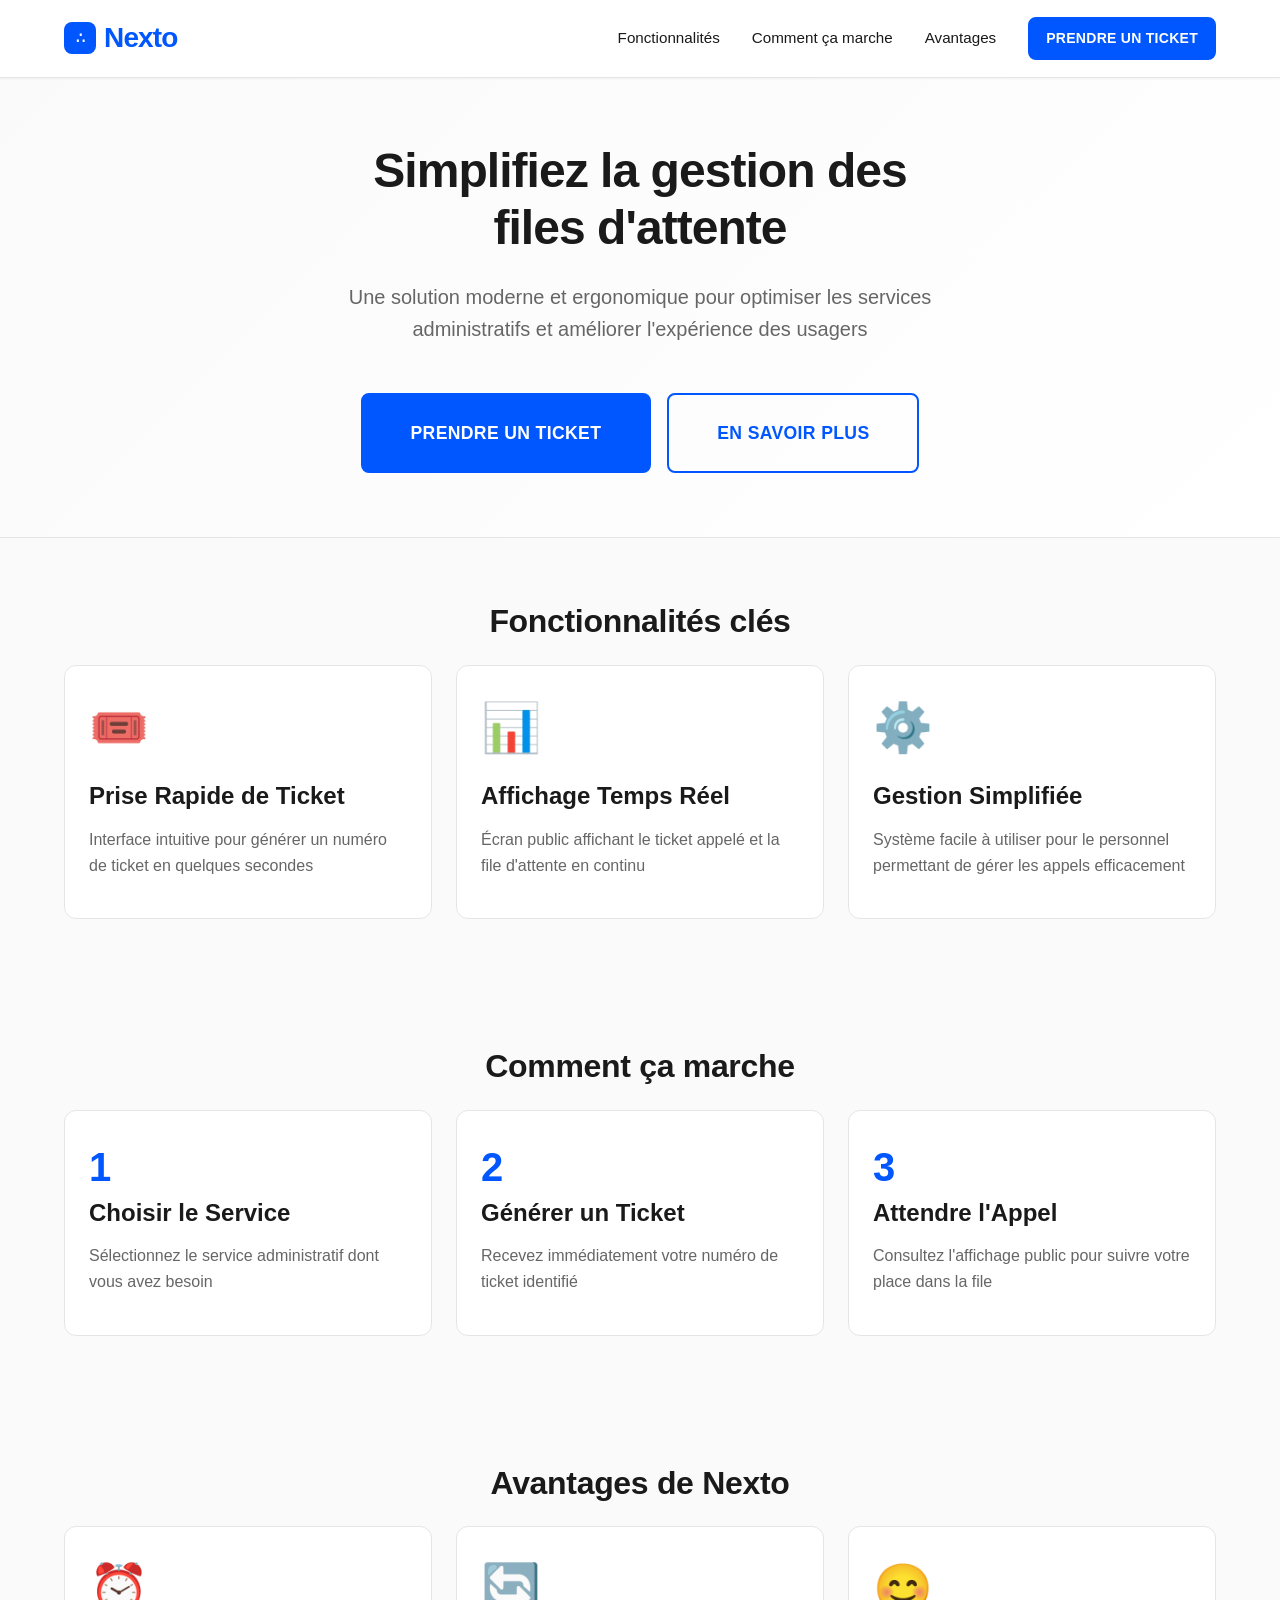
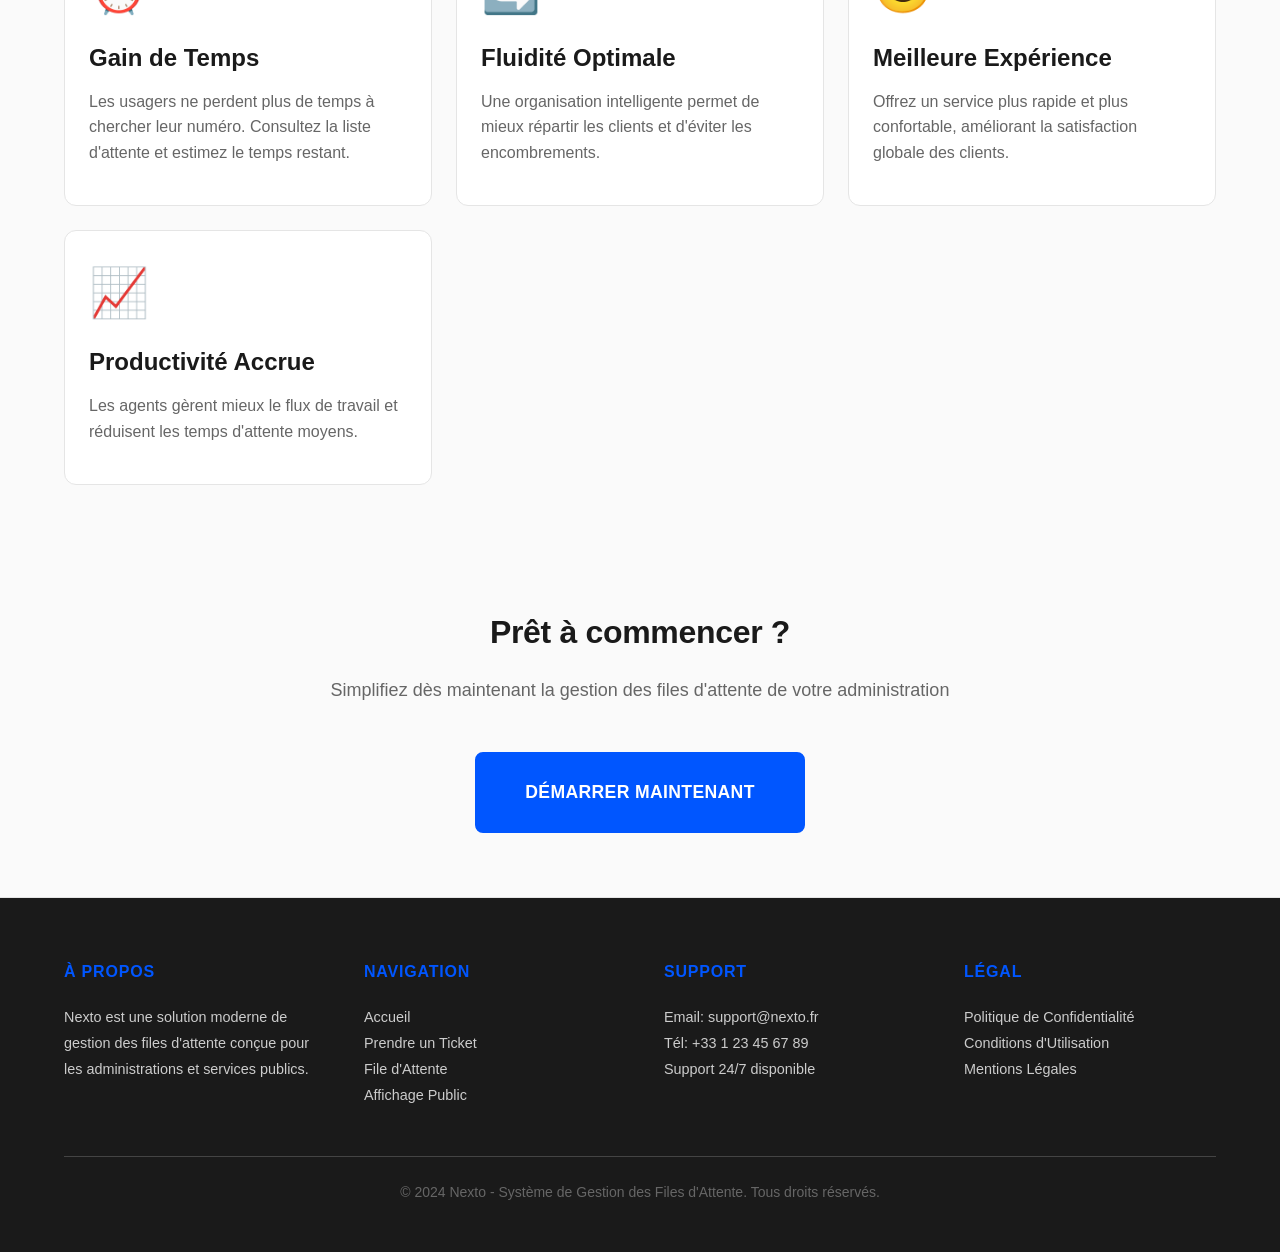
==== index.html @ f64c3b75 "full project" ====
﻿<!DOCTYPE html>
<html lang="fr">
<head>
    <meta charset="UTF-8">
    <meta name="viewport" content="width=device-width, initial-scale=1.0">
    <meta name="description" content="Nexto - Système moderne de gestion des files d'attente pour administrations">
    <title>Nexto - Gestion des Files d'Attente</title>
    <link rel="stylesheet" href="css/style.css">
    <link rel="icon" href="favicon.svg" type="image/svg+xml">
</head>
<body>
    <!-- Header/Navbar -->
    <header>
        <div class="container">
            <div class="header-inner">
                <a href="index.html" class="logo">
                    <div class="logo-icon">∴</div>
                    <span>Nexto</span>
                </a>
                <nav>
                    <a href="#features">Fonctionnalités</a>
                    <a href="#how-it-works">Comment ça marche</a>
                    <a href="#benefits">Avantages</a>
                    <a href="pages/ticket.html" class="btn btn-primary btn-sm">Prendre un Ticket</a>
                </nav>
            </div>
        </div>
    </header>

    <main>
        <!-- Hero Section -->
        <section class="hero">
            <div class="container">
                <div class="hero-content">
                    <h1>Simplifiez la gestion des files d'attente</h1>
                    <p>Une solution moderne et ergonomique pour optimiser les services administratifs et améliorer l'expérience des usagers</p>
                    <div class="hero-buttons">
                        <a href="pages/ticket.html" class="btn btn-primary btn-lg">Prendre un Ticket</a>
                        <a href="#features" class="btn btn-outline btn-lg">En Savoir Plus</a>
                    </div>
                </div>
            </div>
        </section>

        <!-- Features Section -->
        <section id="features">
            <div class="container">
                <h2 class="text-center">Fonctionnalités clés</h2>
                <div class="grid grid-3">
                    <div class="card">
                        <div class="service-icon">🎟️</div>
                        <h3>Prise Rapide de Ticket</h3>
                        <p>Interface intuitive pour générer un numéro de ticket en quelques secondes</p>
                    </div>
                    <div class="card">
                        <div class="service-icon">📊</div>
                        <h3>Affichage Temps Réel</h3>
                        <p>Écran public affichant le ticket appelé et la file d'attente en continu</p>
                    </div>
                    <div class="card">
                        <div class="service-icon">⚙️</div>
                        <h3>Gestion Simplifiée</h3>
                        <p>Système facile à utiliser pour le personnel permettant de gérer les appels efficacement</p>
                    </div>
                </div>
            </div>
        </section>

        <!-- How It Works Section -->
        <section id="how-it-works">
            <div class="container">
                <h2 class="text-center">Comment ça marche</h2>
                <div class="grid grid-3">
                    <div class="card">
                        <div class="stat-value" style="color: var(--primary);">1</div>
                        <h3>Choisir le Service</h3>
                        <p>Sélectionnez le service administratif dont vous avez besoin</p>
                    </div>
                    <div class="card">
                        <div class="stat-value" style="color: var(--primary);">2</div>
                        <h3>Générer un Ticket</h3>
                        <p>Recevez immédiatement votre numéro de ticket identifié</p>
                    </div>
                    <div class="card">
                        <div class="stat-value" style="color: var(--primary);">3</div>
                        <h3>Attendre l'Appel</h3>
                        <p>Consultez l'affichage public pour suivre votre place dans la file</p>
                    </div>
                </div>
            </div>
        </section>

        <!-- Benefits Section -->
        <section id="benefits">
            <div class="container">
                <h2 class="text-center">Avantages de Nexto</h2>
                <div class="grid grid-2">
                    <div class="card">
                        <div class="service-icon">⏰</div>
                        <h3>Gain de Temps</h3>
                        <p>Les usagers ne perdent plus de temps à chercher leur numéro. Consultez la liste d'attente et estimez le temps restant.</p>
                    </div>
                    <div class="card">
                        <div class="service-icon">🔄</div>
                        <h3>Fluidité Optimale</h3>
                        <p>Une organisation intelligente permet de mieux répartir les clients et d'éviter les encombrements.</p>
                    </div>
                    <div class="card">
                        <div class="service-icon">😊</div>
                        <h3>Meilleure Expérience</h3>
                        <p>Offrez un service plus rapide et plus confortable, améliorant la satisfaction globale des clients.</p>
                    </div>
                    <div class="card">
                        <div class="service-icon">📈</div>
                        <h3>Productivité Accrue</h3>
                        <p>Les agents gèrent mieux le flux de travail et réduisent les temps d'attente moyens.</p>
                    </div>
                </div>
            </div>
        </section>

        <!-- CTA Section -->
        <section>
            <div class="container">
                <div class="text-center">
                    <h2>Prêt à commencer ?</h2>
                    <p style="font-size: 1.125rem; margin-bottom: var(--spacing-2xl);">Simplifiez dès maintenant la gestion des files d'attente de votre administration</p>
                    <a href="pages/ticket.html" class="btn btn-primary btn-lg">Démarrer Maintenant</a>
                </div>
            </div>
        </section>
    </main>

    <!-- Footer -->
    <footer>
        <div class="container">
            <div class="footer-content">
                <div class="footer-section">
                    <h4>À Propos</h4>
                    <p>Nexto est une solution moderne de gestion des files d'attente conçue pour les administrations et services publics.</p>
                </div>
                <div class="footer-section">
                    <h4>Navigation</h4>
                    <ul>
                        <li><a href="index.html">Accueil</a></li>
                        <li><a href="pages/ticket.html">Prendre un Ticket</a></li>
                        <li><a href="pages/waiting-list.html">File d'Attente</a></li>
                        <li><a href="pages/display.html">Affichage Public</a></li>
                    </ul>
                </div>
                <div class="footer-section">
                    <h4>Support</h4>
                    <ul>
                        <li>Email: support@nexto.fr</li>
                        <li>Tél: +33 1 23 45 67 89</li>
                        <li>Support 24/7 disponible</li>
                    </ul>
                </div>
                <div class="footer-section">
                    <h4>Légal</h4>
                    <ul>
                        <li><a href="#">Politique de Confidentialité</a></li>
                        <li><a href="#">Conditions d'Utilisation</a></li>
                        <li><a href="#">Mentions Légales</a></li>
                    </ul>
                </div>
            </div>
            <div class="footer-bottom">
                <p>&copy; 2024 Nexto - Système de Gestion des Files d'Attente. Tous droits réservés.</p>
            </div>
        </div>
    </footer>
</body>
</html>
---- css/style.css ----
/* ========================================
   NEXTO - PROFESSIONAL DESIGN SYSTEM
   Queue Management System
   ======================================== */

/* ========================================
   1. RESET & BASE STYLES
   ======================================== */

* {
    margin: 0;
    padding: 0;
    box-sizing: border-box;
}

html {
    scroll-behavior: smooth;
    font-size: 16px;
}

body {
    font-family: -apple-system, BlinkMacSystemFont, 'Segoe UI', 'Roboto', 'Oxygen', 'Ubuntu', 'Cantarell', sans-serif;
    background-color: var(--bg-primary);
    color: var(--text-primary);
    line-height: 1.6;
    -webkit-font-smoothing: antialiased;
}

/* ========================================
   2. CSS VARIABLES - DESIGN TOKENS
   ======================================== */

:root {
    /* Colors */
    --primary: #0056FF;
    --primary-dark: #0040AA;
    --primary-light: #E6F0FF;
    --secondary: #1A1A1A;
    --secondary-light: #F5F5F5;
    --accent: #FF6B35;
    --success: #10B981;
    --warning: #F59E0B;
    --danger: #EF4444;
    
    /* Backgrounds */
    --bg-primary: #FAFAFA;
    --bg-secondary: #FFFFFF;
    --bg-tertiary: #F5F5F5;
    
    /* Text */
    --text-primary: #1A1A1A;
    --text-secondary: #666666;
    --text-tertiary: #999999;
    --text-inverse: #FFFFFF;
    
    /* Borders */
    --border: #E5E5E5;
    --border-dark: #1A1A1A;
    
    /* Spacing */
    --spacing-xs: 0.25rem;
    --spacing-sm: 0.5rem;
    --spacing-md: 1rem;
    --spacing-lg: 1.5rem;
    --spacing-xl: 2rem;
    --spacing-2xl: 3rem;
    --spacing-3xl: 4rem;
    
    /* Border Radius */
    --radius-sm: 4px;
    --radius-md: 8px;
    --radius-lg: 12px;
    
    /* Shadows */
    --shadow-sm: 0 1px 2px rgba(0, 0, 0, 0.05);
    --shadow-md: 0 4px 6px rgba(0, 0, 0, 0.1);
    --shadow-lg: 0 10px 15px rgba(0, 0, 0, 0.1);
    
    /* Transitions */
    --transition: all 0.3s ease;
}

/* ========================================
   3. TYPOGRAPHY
   ======================================== */

h1, h2, h3, h4, h5, h6 {
    line-height: 1.2;
    font-weight: 700;
    color: var(--text-primary);
}

h1 {
    font-size: 3rem;
    font-weight: 800;
    letter-spacing: -0.02em;
}

h2 {
    font-size: 2rem;
    font-weight: 700;
    letter-spacing: -0.01em;
    margin-bottom: var(--spacing-lg);
}

h3 {
    font-size: 1.5rem;
    font-weight: 700;
    margin-bottom: var(--spacing-md);
}

h4 {
    font-size: 1.25rem;
    font-weight: 600;
}

h5 {
    font-size: 1.125rem;
    font-weight: 600;
}

h6 {
    font-size: 1rem;
    font-weight: 600;
}

p {
    color: var(--text-secondary);
    line-height: 1.6;
    margin-bottom: var(--spacing-md);
}

a {
    color: var(--primary);
    text-decoration: none;
    transition: var(--transition);
}

a:hover {
    color: var(--primary-dark);
}

/* ========================================
   4. GLOBAL STYLES
   ======================================== */

/* Containers */
.container {
    max-width: 1200px;
    margin: 0 auto;
    padding: 0 var(--spacing-lg);
}

.container-sm {
    max-width: 768px;
    margin: 0 auto;
    padding: 0 var(--spacing-lg);
}

/* Sections */
section {
    padding: var(--spacing-3xl) 0;
}

section.flush {
    padding: 0;
}

/* Main content */
main {
    flex: 1;
}

/* ========================================
   5. HEADER & NAVBAR
   ======================================== */

header {
    background-color: var(--bg-secondary);
    border-bottom: 1px solid var(--border);
    position: sticky;
    top: 0;
    z-index: 100;
    box-shadow: var(--shadow-sm);
}

.header-inner {
    display: flex;
    justify-content: space-between;
    align-items: center;
    padding: var(--spacing-md) 0;
}

.logo {
    font-size: 1.75rem;
    font-weight: 900;
    letter-spacing: -0.03em;
    color: var(--primary);
    display: flex;
    align-items: center;
    gap: var(--spacing-sm);
    text-decoration: none;
    transition: var(--transition);
}

.logo:hover {
    color: var(--primary-dark);
}

.logo-icon {
    width: 2rem;
    height: 2rem;
    background: var(--primary);
    border-radius: var(--radius-md);
    display: flex;
    align-items: center;
    justify-content: center;
    color: white;
    font-weight: 900;
    font-size: 0.875rem;
}

nav {
    display: flex;
    gap: var(--spacing-xl);
    align-items: center;
}

nav a {
    font-size: 0.95rem;
    font-weight: 500;
    color: var(--text-primary);
    position: relative;
}

nav a::after {
    content: '';
    position: absolute;
    bottom: -3px;
    left: 0;
    width: 0;
    height: 2px;
    background: var(--primary);
    transition: var(--transition);
}

nav a:hover::after {
    width: 100%;
}

/* ========================================
   6. FOOTER
   ======================================== */

footer {
    background-color: var(--secondary);
    color: var(--text-inverse);
    padding: var(--spacing-3xl) 0 var(--spacing-xl);
    border-top: 1px solid var(--border);
    margin-top: auto;
}

.footer-content {
    display: grid;
    grid-template-columns: repeat(auto-fit, minmax(250px, 1fr));
    gap: var(--spacing-2xl);
    margin-bottom: var(--spacing-2xl);
}

.footer-section h4 {
    color: var(--primary);
    font-size: 1rem;
    font-weight: 700;
    text-transform: uppercase;
    letter-spacing: 0.05em;
    margin-bottom: var(--spacing-lg);
}

.footer-section p,
.footer-section li {
    font-size: 0.9rem;
    color: #CCC;
    line-height: 1.8;
}

.footer-section ul {
    list-style: none;
}

.footer-section a {
    color: #CCC;
    transition: var(--transition);
}

.footer-section a:hover {
    color: var(--primary);
}

.footer-bottom {
    border-top: 1px solid #444;
    padding-top: var(--spacing-lg);
    text-align: center;
    font-size: 0.875rem;
    color: #999;
}

/* ========================================
   7. BUTTONS
   ======================================== */

.btn {
    display: inline-flex;
    align-items: center;
    justify-content: center;
    gap: var(--spacing-sm);
    padding: var(--spacing-md) var(--spacing-lg);
    border: 2px solid transparent;
    border-radius: var(--radius-md);
    font-size: 1rem;
    font-weight: 600;
    cursor: pointer;
    transition: var(--transition);
    text-decoration: none;
    white-space: nowrap;
    font-family: inherit;
    text-transform: uppercase;
    letter-spacing: 0.02em;
}

.btn:disabled {
    opacity: 0.5;
    cursor: not-allowed;
}

/* Button Variants */
.btn-primary {
    background-color: var(--primary);
    color: var(--text-inverse);
    border-color: var(--primary);
}

.btn-primary:hover:not(:disabled) {
    background-color: var(--primary-dark);
    border-color: var(--primary-dark);
    transform: translateY(-2px);
    box-shadow: var(--shadow-lg);
}

.btn-secondary {
    background-color: var(--bg-tertiary);
    color: var(--text-primary);
    border-color: var(--border);
}

.btn-secondary:hover:not(:disabled) {
    background-color: var(--border);
    transform: translateY(-2px);
    box-shadow: var(--shadow-md);
}

.btn-outline {
    background-color: transparent;
    color: var(--primary);
    border-color: var(--primary);
}

.btn-outline:hover:not(:disabled) {
    background-color: var(--primary-light);
    color: var(--primary-dark);
}

.btn-danger {
    background-color: var(--danger);
    color: var(--text-inverse);
    border-color: var(--danger);
}

.btn-danger:hover:not(:disabled) {
    background-color: #DC2626;
    transform: translateY(-2px);
    box-shadow: var(--shadow-lg);
}

.btn-success {
    background-color: var(--success);
    color: var(--text-inverse);
    border-color: var(--success);
}

.btn-success:hover:not(:disabled) {
    background-color: #059669;
    transform: translateY(-2px);
    box-shadow: var(--shadow-lg);
}

/* Button Sizes */
.btn-sm {
    padding: var(--spacing-sm) var(--spacing-md);
    font-size: 0.875rem;
}

.btn-lg {
    padding: var(--spacing-lg) var(--spacing-2xl);
    font-size: 1.1rem;
}

.btn-block {
    width: 100%;
}

/* ========================================
   8. CARDS & CONTAINERS
   ======================================== */

.card {
    background-color: var(--bg-secondary);
    border: 1px solid var(--border);
    border-radius: var(--radius-lg);
    padding: var(--spacing-lg);
    transition: var(--transition);
}

.card:hover {
    box-shadow: var(--shadow-md);
    border-color: var(--primary);
}

.card-title {
    font-size: 1.25rem;
    font-weight: 700;
    margin-bottom: var(--spacing-md);
}

.card-body {
    margin-bottom: var(--spacing-md);
}

.card-footer {
    padding-top: var(--spacing-md);
    border-top: 1px solid var(--border);
}

/* ========================================
   9. TABLES
   ======================================== */

table {
    width: 100%;
    border-collapse: collapse;
    background-color: var(--bg-secondary);
    border-radius: var(--radius-lg);
    overflow: hidden;
}

thead {
    background-color: var(--bg-tertiary);
    border-bottom: 2px solid var(--border);
}

th {
    padding: var(--spacing-md);
    text-align: left;
    font-weight: 700;
    font-size: 0.875rem;
    text-transform: uppercase;
    letter-spacing: 0.05em;
    color: var(--text-primary);
}

td {
    padding: var(--spacing-md);
    border-bottom: 1px solid var(--border);
    color: var(--text-secondary);
}

tbody tr:last-child td {
    border-bottom: none;
}

tbody tr:hover {
    background-color: var(--bg-tertiary);
}

/* ========================================
   10. FORMS
   ======================================== */

.form-group {
    margin-bottom: var(--spacing-lg);
}

label {
    display: block;
    margin-bottom: var(--spacing-sm);
    font-weight: 600;
    color: var(--text-primary);
    font-size: 0.95rem;
}

input,
textarea,
select {
    width: 100%;
    padding: var(--spacing-md);
    border: 1px solid var(--border);
    border-radius: var(--radius-md);
    font-family: inherit;
    font-size: 1rem;
    transition: var(--transition);
}

input:focus,
textarea:focus,
select:focus {
    outline: none;
    border-color: var(--primary);
    box-shadow: 0 0 0 3px var(--primary-light);
}

/* ========================================
   11. LAYOUT UTILITIES
   ======================================== */

/* Flexbox */
.flex {
    display: flex;
}

.flex-col {
    flex-direction: column;
}

.flex-center {
    justify-content: center;
    align-items: center;
}

.flex-between {
    justify-content: space-between;
    align-items: center;
}

.flex-around {
    justify-content: space-around;
    align-items: center;
}

.flex-wrap {
    flex-wrap: wrap;
}

.gap-xs { gap: var(--spacing-xs); }
.gap-sm { gap: var(--spacing-sm); }
.gap-md { gap: var(--spacing-md); }
.gap-lg { gap: var(--spacing-lg); }
.gap-xl { gap: var(--spacing-xl); }

/* Grid */
.grid {
    display: grid;
    gap: var(--spacing-lg);
}

.grid-2 {
    grid-template-columns: repeat(auto-fit, minmax(300px, 1fr));
}

.grid-3 {
    grid-template-columns: repeat(auto-fit, minmax(250px, 1fr));
}

.grid-4 {
    grid-template-columns: repeat(auto-fit, minmax(200px, 1fr));
}

/* Spacing */
.mt { margin-top: var(--spacing-md); }
.mb { margin-bottom: var(--spacing-md); }
.my { margin: var(--spacing-md) 0; }
.mx { margin: 0 var(--spacing-md); }

.p { padding: var(--spacing-md); }
.pt { padding-top: var(--spacing-md); }
.pb { padding-bottom: var(--spacing-md); }
.py { padding: var(--spacing-md) 0; }
.px { padding: 0 var(--spacing-md); }

/* Text */
.text-center { text-align: center; }
.text-left { text-align: left; }
.text-right { text-align: right; }

.text-sm { font-size: 0.875rem; }
.text-base { font-size: 1rem; }
.text-lg { font-size: 1.125rem; }
.text-xl { font-size: 1.25rem; }

.text-primary { color: var(--text-primary); }
.text-secondary { color: var(--text-secondary); }
.text-tertiary { color: var(--text-tertiary); }
.text-muted { color: var(--text-tertiary); }

.font-bold { font-weight: 700; }
.font-semibold { font-weight: 600; }
.font-normal { font-weight: 400; }

.uppercase { text-transform: uppercase; }
.lowercase { text-transform: lowercase; }
.capitalize { text-transform: capitalize; }

/* ========================================
   12. HERO SECTION
   ======================================== */

.hero {
    background: linear-gradient(135deg, var(--bg-primary) 0%, var(--bg-secondary) 100%);
    padding: var(--spacing-3xl) 0;
    border-bottom: 1px solid var(--border);
}

.hero-content {
    max-width: 600px;
    margin: 0 auto;
    text-align: center;
}

.hero h1 {
    margin-bottom: var(--spacing-lg);
    color: var(--text-primary);
}

.hero p {
    font-size: 1.25rem;
    color: var(--text-secondary);
    margin-bottom: var(--spacing-2xl);
}

.hero-buttons {
    display: flex;
    flex-wrap: wrap;
    gap: var(--spacing-md);
    justify-content: center;
}

/* ========================================
   13. STATUS BADGES
   ======================================== */

.badge {
    display: inline-block;
    padding: var(--spacing-sm) var(--spacing-md);
    border-radius: 999px;
    font-size: 0.75rem;
    font-weight: 700;
    text-transform: uppercase;
    letter-spacing: 0.05em;
}

.badge-primary {
    background-color: var(--primary-light);
    color: var(--primary);
}

.badge-success {
    background-color: #D1FAE5;
    color: var(--success);
}

.badge-warning {
    background-color: #FEF3C7;
    color: #D97706;
}

.badge-danger {
    background-color: #FEE2E2;
    color: var(--danger);
}

/* ========================================
   14. PAGE-SPECIFIC STYLES
   ======================================== */

/* Waiting List */
.ticket-item {
    padding: var(--spacing-lg);
    border: 1px solid var(--border);
    border-radius: var(--radius-md);
    margin-bottom: var(--spacing-md);
    display: flex;
    justify-content: space-between;
    align-items: center;
    transition: var(--transition);
}

.ticket-item.active {
    background-color: var(--primary-light);
    border-color: var(--primary);
    font-weight: 600;
}

.ticket-number {
    font-size: 1.5rem;
    font-weight: 800;
    color: var(--primary);
}

.ticket-time {
    font-size: 0.9rem;
    color: var(--text-secondary);
}

/* Admin Panel */
.stats-grid {
    display: grid;
    grid-template-columns: repeat(auto-fit, minmax(200px, 1fr));
    gap: var(--spacing-lg);
    margin-bottom: var(--spacing-2xl);
}

.stat-card {
    background: var(--primary-light);
    border: 1px solid var(--primary);
    border-radius: var(--radius-lg);
    padding: var(--spacing-lg);
    text-align: center;
}

.stat-label {
    font-size: 0.875rem;
    color: var(--text-secondary);
    text-transform: uppercase;
    letter-spacing: 0.05em;
    margin-bottom: var(--spacing-sm);
}

.stat-value {
    font-size: 2.5rem;
    font-weight: 800;
    color: var(--primary);
}

/* Ticket Display */
.ticket-display {
    background: white;
    border: 3px solid var(--primary);
    border-radius: var(--radius-lg);
    padding: var(--spacing-2xl);
    text-align: center;
    max-width: 500px;
    margin: var(--spacing-3xl) auto;
}

.ticket-display-number {
    font-size: 4rem;
    font-weight: 900;
    color: var(--primary);
    margin: var(--spacing-lg) 0;
}

.ticket-display-label {
    font-size: 0.875rem;
    text-transform: uppercase;
    letter-spacing: 0.1em;
    color: var(--text-secondary);
    margin-bottom: var(--spacing-xs);
}

/* Ticket Grid */
.service-grid {
    display: grid;
    grid-template-columns: repeat(auto-fit, minmax(200px, 1fr));
    gap: var(--spacing-lg);
}

.service-card {
    padding: var(--spacing-xl);
    border: 2px solid var(--border);
    border-radius: var(--radius-lg);
    text-align: center;
    cursor: pointer;
    transition: var(--transition);
    background: var(--bg-secondary);
}

.service-card:hover {
    border-color: var(--primary);
    background-color: var(--primary-light);
    transform: translateY(-4px);
    box-shadow: var(--shadow-lg);
}

.service-icon {
    font-size: 3rem;
    margin-bottom: var(--spacing-md);
}

.service-card h3 {
    font-size: 1rem;
    margin-bottom: var(--spacing-sm);
}

.service-card p {
    font-size: 0.875rem;
    color: var(--text-secondary);
}

/* Display Page */
.display-main {
    display: grid;
    grid-template-columns: 2fr 1fr;
    gap: var(--spacing-2xl);
}

.current-ticket-section {
    background: var(--primary);
    color: white;
    padding: var(--spacing-3xl);
    border-radius: var(--radius-lg);
    text-align: center;
}

.current-ticket-label {
    font-size: 1rem;
    text-transform: uppercase;
    letter-spacing: 0.1em;
    margin-bottom: var(--spacing-md);
    opacity: 0.9;
}

.current-ticket-number {
    font-size: 5rem;
    font-weight: 900;
    margin: var(--spacing-lg) 0;
}

.current-ticket-counter {
    font-size: 1.25rem;
    margin-top: var(--spacing-lg);
    opacity: 0.9;
}

.display-sidebar {
    display: flex;
    flex-direction: column;
    gap: var(--spacing-lg);
}

.sidebar-panel {
    background: var(--bg-secondary);
    border: 1px solid var(--border);
    border-radius: var(--radius-lg);
    padding: var(--spacing-lg);
}

.sidebar-panel h3 {
    font-size: 1rem;
    margin-bottom: var(--spacing-md);
    color: var(--text-primary);
}

.recent-list {
    list-style: none;
}

.recent-item {
    padding: var(--spacing-md);
    border-bottom: 1px solid var(--border);
    display: flex;
    justify-content: space-between;
}

.recent-item:last-child {
    border-bottom: none;
}

/* ========================================
   15. RESPONSIVE DESIGN
   ======================================== */

@media (max-width: 768px) {
    h1 { font-size: 2rem; }
    h2 { font-size: 1.5rem; }
    h3 { font-size: 1.25rem; }
    
    section { padding: var(--spacing-2xl) 0; }
    
    .container { padding: 0 var(--spacing-md); }
    
    nav {
        flex-direction: column;
        gap: var(--spacing-md);
    }
    
    .grid-2,
    .grid-3,
    .grid-4 {
        grid-template-columns: 1fr;
    }
    
    .service-grid {
        grid-template-columns: 1fr;
    }
    
    .display-main {
        grid-template-columns: 1fr;
    }
    
    .hero-buttons {
        flex-direction: column;
    }
    
    .btn {
        width: 100%;
    }
    
    .btn-lg {
        font-size: 1rem;
    }
    
    .ticket-display {
        max-width: 100%;
    }
    
    .ticket-display-number {
        font-size: 3rem;
    }
    
    .current-ticket-number {
        font-size: 3rem;
    }
    
    .hero h1 {
        font-size: 2rem;
    }
    
    .hero p {
        font-size: 1rem;
    }
}

@media (max-width: 480px) {
    h1 { font-size: 1.5rem; }
    h2 { font-size: 1.25rem; }
    
    .container { padding: 0 var(--spacing-sm); }
    
    .btn {
        padding: var(--spacing-sm) var(--spacing-md);
        font-size: 0.875rem;
    }
    
    .header-inner {
        flex-wrap: wrap;
        gap: var(--spacing-md);
    }
    
    .logo {
        font-size: 1.25rem;
    }
    
    nav {
        width: 100%;
    }
    
    .stats-grid {
        grid-template-columns: 1fr;
    }
    
    table {
        font-size: 0.875rem;
    }
    
    th, td {
        padding: var(--spacing-sm);
    }
}
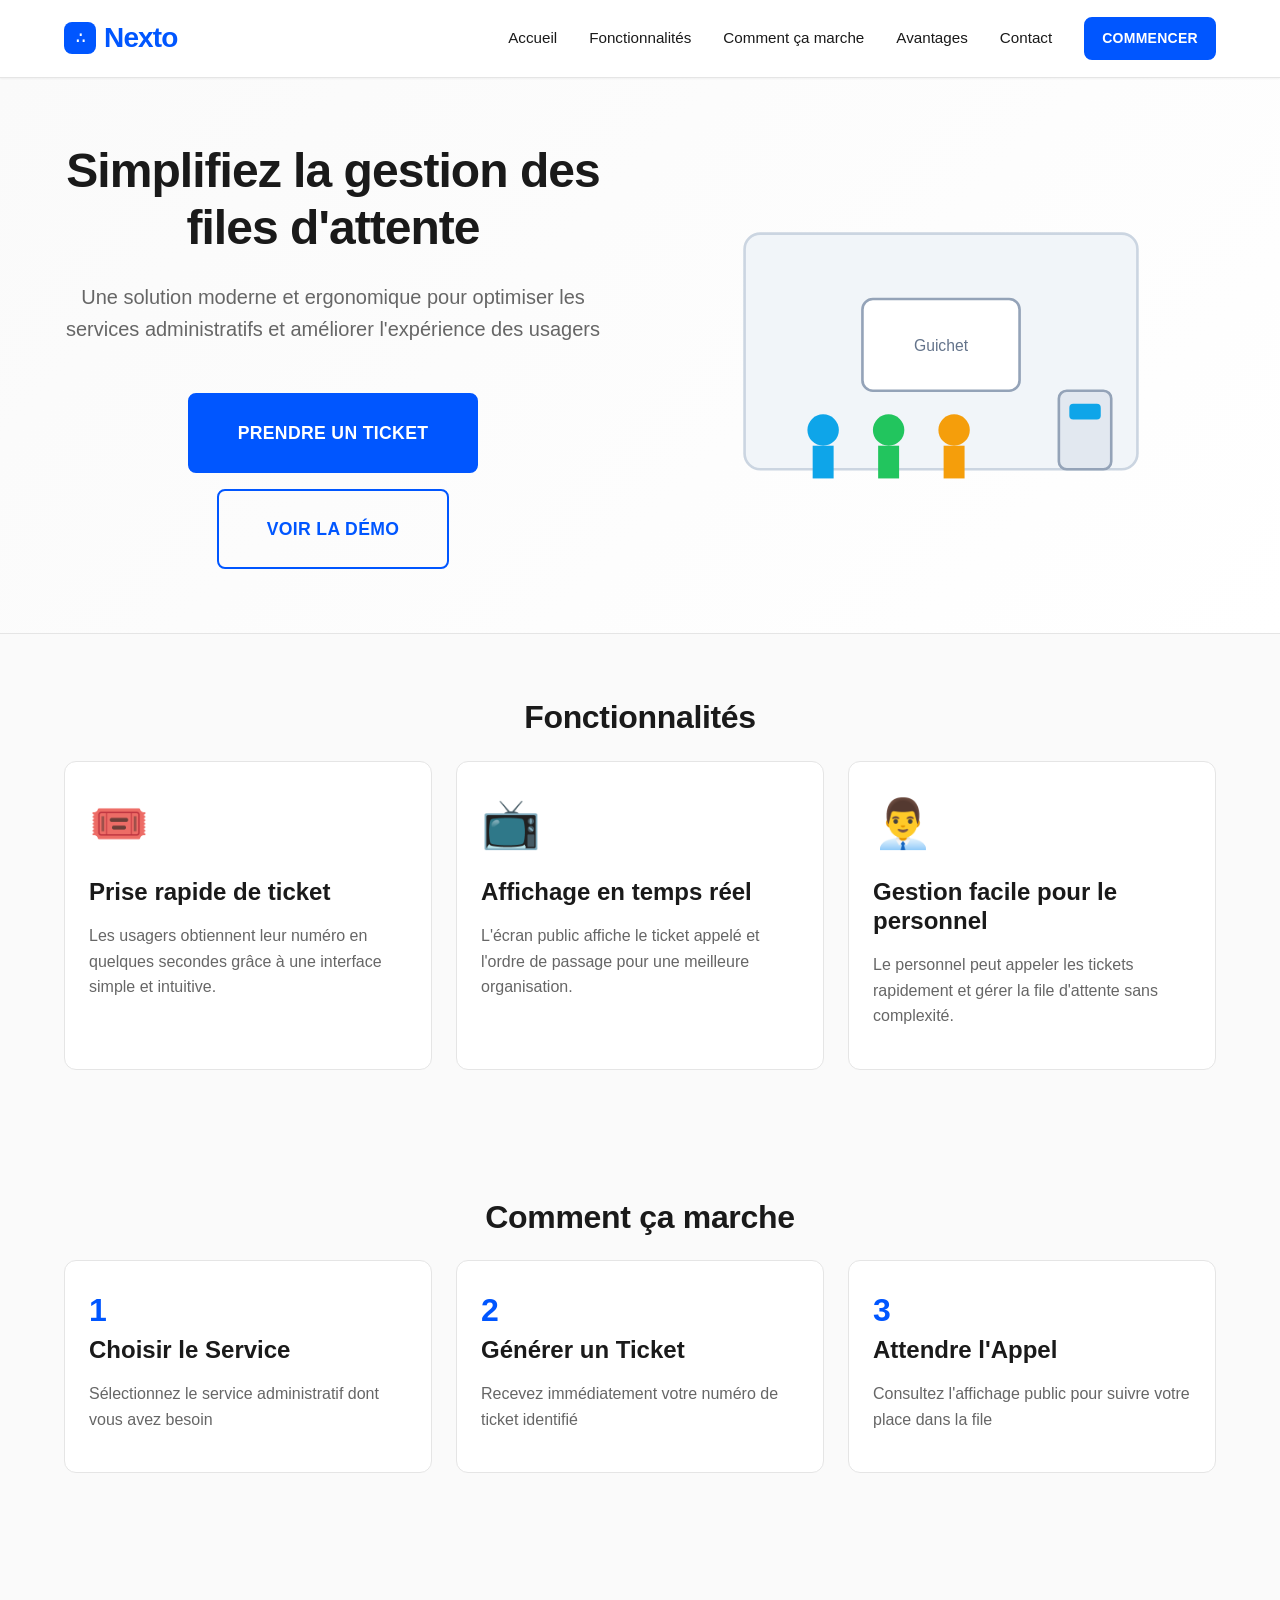
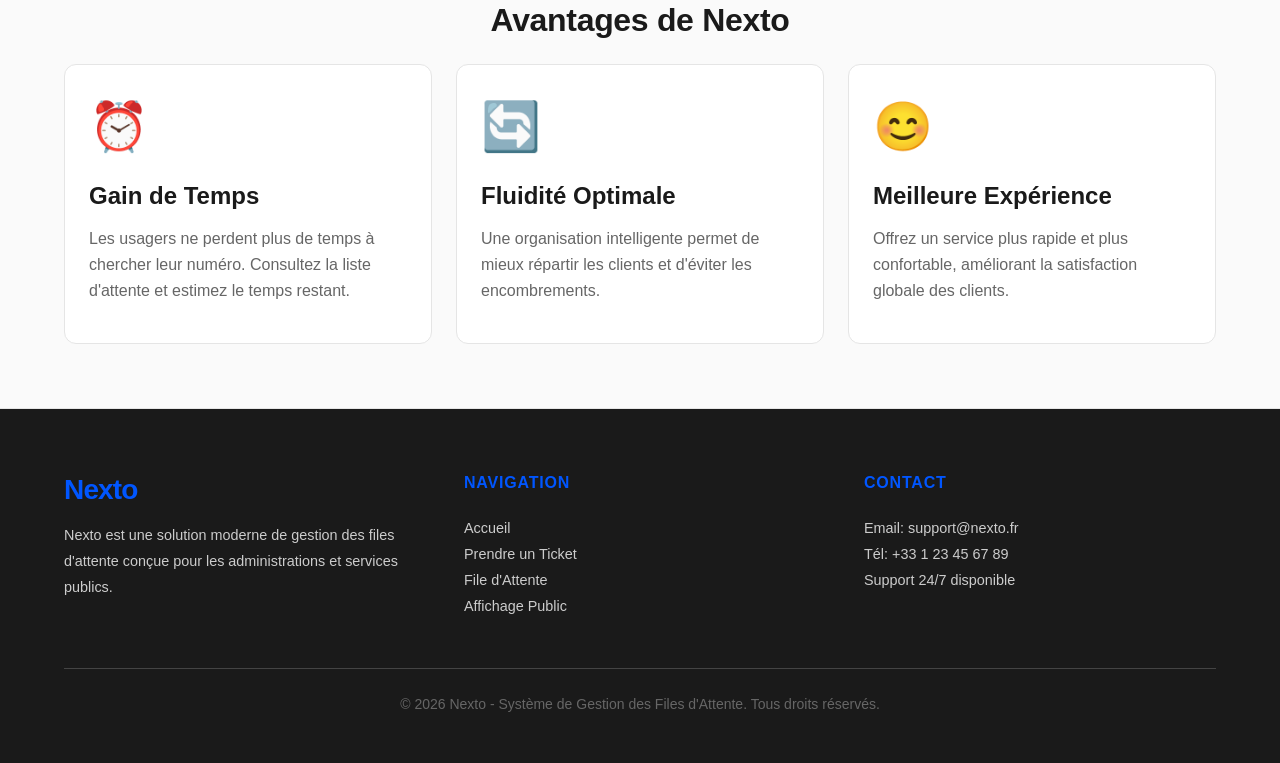
==== commit cdda882a: "# Please enter the commit message for your changes. Lines starting # with '#' will be ignored, and a" ====
--- a/index.html
+++ b/index.html
@@ -6,10 +6,9 @@
     <meta name="description" content="Nexto - Système moderne de gestion des files d'attente pour administrations">
     <title>Nexto - Gestion des Files d'Attente</title>
     <link rel="stylesheet" href="css/style.css">
-    <link rel="icon" href="favicon.svg" type="image/svg+xml">
+    <link rel="icon" href="../favicon.svg" type="image/svg+xml">
 </head>
 <body>
-    <!-- Header/Navbar -->
     <header>
         <div class="container">
             <div class="header-inner">
@@ -18,55 +17,72 @@
                     <span>Nexto</span>
                 </a>
                 <nav>
+                    <a href="#acc">Accueil</a>
                     <a href="#features">Fonctionnalités</a>
                     <a href="#how-it-works">Comment ça marche</a>
                     <a href="#benefits">Avantages</a>
-                    <a href="pages/ticket.html" class="btn btn-primary btn-sm">Prendre un Ticket</a>
+                    <a href="#contact">Contact</a>
+                    <a href="pages/ticket.html" class="btn btn-primary btn-sm">Commencer</a>
                 </nav>
             </div>
         </div>
     </header>
 
     <main>
-        <!-- Hero Section -->
-        <section class="hero">
+        <section id="acc" class="hero">
             <div class="container">
-                <div class="hero-content">
-                    <h1>Simplifiez la gestion des files d'attente</h1>
-                    <p>Une solution moderne et ergonomique pour optimiser les services administratifs et améliorer l'expérience des usagers</p>
-                    <div class="hero-buttons">
-                        <a href="pages/ticket.html" class="btn btn-primary btn-lg">Prendre un Ticket</a>
-                        <a href="#features" class="btn btn-outline btn-lg">En Savoir Plus</a>
+                <div class="hero-layout">
+                    <div class="hero-content">
+                        <h1>Simplifiez la gestion des files d'attente</h1>
+                        <p>Une solution moderne et ergonomique pour optimiser les services administratifs et améliorer l'expérience des usagers</p>
+                        <div class="hero-buttons">
+                            <a href="pages/ticket.html" class="btn btn-primary btn-lg">Prendre un Ticket</a>
+                            <a href="#features" class="btn btn-outline btn-lg">Voir la démo</a>
+                        </div>
+                    </div>
+
+                    <div class="hero-illustration">
+                        <svg viewBox="0 0 420 300" xmlns="http://www.w3.org/2000/svg">
+                            <rect x="60" y="60" width="300" height="180" rx="12" fill="#f1f5f9" stroke="#cbd5e1" stroke-width="2"/>
+                            <rect x="150" y="110" width="120" height="70" rx="8" fill="white" stroke="#94a3b8" stroke-width="2"/>
+                            <text x="210" y="150" text-anchor="middle" font-size="12" fill="#64748b">Guichet</text>
+                            <circle cx="120" cy="210" r="12" fill="#0ea5e9"/>
+                            <rect x="112" y="222" width="16" height="25" fill="#0ea5e9"/>
+                            <circle cx="170" cy="210" r="12" fill="#22c55e"/>
+                            <rect x="162" y="222" width="16" height="25" fill="#22c55e"/>
+                            <circle cx="220" cy="210" r="12" fill="#f59e0b"/>
+                            <rect x="212" y="222" width="16" height="25" fill="#f59e0b"/>
+                            <rect x="300" y="180" width="40" height="60" rx="6" fill="#e2e8f0" stroke="#94a3b8" stroke-width="2"/>
+                            <rect x="308" y="190" width="24" height="12" rx="3" fill="#0ea5e9"/>
+                        </svg>
                     </div>
                 </div>
             </div>
         </section>
 
-        <!-- Features Section -->
         <section id="features">
             <div class="container">
-                <h2 class="text-center">Fonctionnalités clés</h2>
+                <h2 class="text-center">Fonctionnalités</h2>
                 <div class="grid grid-3">
                     <div class="card">
                         <div class="service-icon">🎟️</div>
-                        <h3>Prise Rapide de Ticket</h3>
-                        <p>Interface intuitive pour générer un numéro de ticket en quelques secondes</p>
+                        <h3>Prise rapide de ticket</h3>
+                        <p>Les usagers obtiennent leur numéro en quelques secondes grâce à une interface simple et intuitive.</p>
                     </div>
                     <div class="card">
-                        <div class="service-icon">📊</div>
-                        <h3>Affichage Temps Réel</h3>
-                        <p>Écran public affichant le ticket appelé et la file d'attente en continu</p>
+                        <div class="service-icon">📺</div>
+                        <h3>Affichage en temps réel</h3>
+                        <p>L'écran public affiche le ticket appelé et l'ordre de passage pour une meilleure organisation.</p>
                     </div>
                     <div class="card">
-                        <div class="service-icon">⚙️</div>
-                        <h3>Gestion Simplifiée</h3>
-                        <p>Système facile à utiliser pour le personnel permettant de gérer les appels efficacement</p>
+                        <div class="service-icon">👨‍💼</div>
+                        <h3>Gestion facile pour le personnel</h3>
+                        <p>Le personnel peut appeler les tickets rapidement et gérer la file d'attente sans complexité.</p>
                     </div>
                 </div>
             </div>
         </section>
 
-        <!-- How It Works Section -->
         <section id="how-it-works">
             <div class="container">
                 <h2 class="text-center">Comment ça marche</h2>
@@ -90,7 +106,6 @@
             </div>
         </section>
 
-        <!-- Benefits Section -->
         <section id="benefits">
             <div class="container">
                 <h2 class="text-center">Avantages de Nexto</h2>
@@ -110,35 +125,19 @@
                         <h3>Meilleure Expérience</h3>
                         <p>Offrez un service plus rapide et plus confortable, améliorant la satisfaction globale des clients.</p>
                     </div>
-                    <div class="card">
-                        <div class="service-icon">📈</div>
-                        <h3>Productivité Accrue</h3>
-                        <p>Les agents gèrent mieux le flux de travail et réduisent les temps d'attente moyens.</p>
-                    </div>
-                </div>
-            </div>
-        </section>
-
-        <!-- CTA Section -->
-        <section>
-            <div class="container">
-                <div class="text-center">
-                    <h2>Prêt à commencer ?</h2>
-                    <p style="font-size: 1.125rem; margin-bottom: var(--spacing-2xl);">Simplifiez dès maintenant la gestion des files d'attente de votre administration</p>
-                    <a href="pages/ticket.html" class="btn btn-primary btn-lg">Démarrer Maintenant</a>
                 </div>
             </div>
         </section>
     </main>
 
-    <!-- Footer -->
     <footer>
         <div class="container">
             <div class="footer-content">
                 <div class="footer-section">
-                    <h4>À Propos</h4>
+                    <h3 class="logo">Nexto</h3>
                     <p>Nexto est une solution moderne de gestion des files d'attente conçue pour les administrations et services publics.</p>
                 </div>
+
                 <div class="footer-section">
                     <h4>Navigation</h4>
                     <ul>
@@ -148,27 +147,21 @@
                         <li><a href="pages/display.html">Affichage Public</a></li>
                     </ul>
                 </div>
-                <div class="footer-section">
-                    <h4>Support</h4>
+
+                <div id="contact" class="footer-section">
+                    <h4>Contact</h4>
                     <ul>
                         <li>Email: support@nexto.fr</li>
                         <li>Tél: +33 1 23 45 67 89</li>
                         <li>Support 24/7 disponible</li>
                     </ul>
                 </div>
-                <div class="footer-section">
-                    <h4>Légal</h4>
-                    <ul>
-                        <li><a href="#">Politique de Confidentialité</a></li>
-                        <li><a href="#">Conditions d'Utilisation</a></li>
-                        <li><a href="#">Mentions Légales</a></li>
-                    </ul>
-                </div>
             </div>
+
             <div class="footer-bottom">
-                <p>&copy; 2024 Nexto - Système de Gestion des Files d'Attente. Tous droits réservés.</p>
+                <p>&copy; 2026 Nexto - Système de Gestion des Files d'Attente. Tous droits réservés.</p>
             </div>
         </div>
     </footer>
 </body>
-</html>
+</html>
--- a/css/style.css
+++ b/css/style.css
@@ -86,7 +86,7 @@
 
 h1, h2, h3, h4, h5, h6 {
     line-height: 1.2;
-    font-weight: 700;
+    font-weight: bold;
     color: var(--text-primary);
 }
 
@@ -481,79 +481,8 @@
     background-color: var(--bg-tertiary);
 }
 
-/* ========================================
-   10. FORMS
-   ======================================== */
-
-.form-group {
-    margin-bottom: var(--spacing-lg);
-}
-
-label {
-    display: block;
-    margin-bottom: var(--spacing-sm);
-    font-weight: 600;
-    color: var(--text-primary);
-    font-size: 0.95rem;
-}
-
-input,
-textarea,
-select {
-    width: 100%;
-    padding: var(--spacing-md);
-    border: 1px solid var(--border);
-    border-radius: var(--radius-md);
-    font-family: inherit;
-    font-size: 1rem;
-    transition: var(--transition);
-}
-
-input:focus,
-textarea:focus,
-select:focus {
-    outline: none;
-    border-color: var(--primary);
-    box-shadow: 0 0 0 3px var(--primary-light);
-}
-
-/* ========================================
-   11. LAYOUT UTILITIES
-   ======================================== */
-
-/* Flexbox */
-.flex {
-    display: flex;
-}
-
-.flex-col {
-    flex-direction: column;
-}
-
-.flex-center {
-    justify-content: center;
-    align-items: center;
-}
-
-.flex-between {
-    justify-content: space-between;
-    align-items: center;
-}
-
-.flex-around {
-    justify-content: space-around;
-    align-items: center;
-}
-
-.flex-wrap {
-    flex-wrap: wrap;
-}
-
-.gap-xs { gap: var(--spacing-xs); }
-.gap-sm { gap: var(--spacing-sm); }
-.gap-md { gap: var(--spacing-md); }
-.gap-lg { gap: var(--spacing-lg); }
-.gap-xl { gap: var(--spacing-xl); }
+
+
 
 /* Grid */
 .grid {
@@ -573,17 +502,6 @@
     grid-template-columns: repeat(auto-fit, minmax(200px, 1fr));
 }
 
-/* Spacing */
-.mt { margin-top: var(--spacing-md); }
-.mb { margin-bottom: var(--spacing-md); }
-.my { margin: var(--spacing-md) 0; }
-.mx { margin: 0 var(--spacing-md); }
-
-.p { padding: var(--spacing-md); }
-.pt { padding-top: var(--spacing-md); }
-.pb { padding-bottom: var(--spacing-md); }
-.py { padding: var(--spacing-md) 0; }
-.px { padding: 0 var(--spacing-md); }
 
 /* Text */
 .text-center { text-align: center; }
@@ -641,6 +559,21 @@
     gap: var(--spacing-md);
     justify-content: center;
 }
+
+.hero-layout {
+    display: flex;
+    align-items: center;
+    justify-content: space-between;
+    gap: var(--spacing-3xl);
+}
+
+.hero-illustration svg {
+    width: 550px;
+    height: auto;
+}
+
+
+
 
 /* ========================================
    13. STATUS BADGES
@@ -676,65 +609,47 @@
     color: var(--danger);
 }
 
-/* ========================================
-   14. PAGE-SPECIFIC STYLES
-   ======================================== */
-
-/* Waiting List */
-.ticket-item {
-    padding: var(--spacing-lg);
-    border: 1px solid var(--border);
-    border-radius: var(--radius-md);
-    margin-bottom: var(--spacing-md);
-    display: flex;
-    justify-content: space-between;
-    align-items: center;
-    transition: var(--transition);
-}
-
-.ticket-item.active {
-    background-color: var(--primary-light);
-    border-color: var(--primary);
-    font-weight: 600;
-}
-
-.ticket-number {
-    font-size: 1.5rem;
-    font-weight: 800;
-    color: var(--primary);
-}
-
-.ticket-time {
-    font-size: 0.9rem;
-    color: var(--text-secondary);
-}
 
 /* Admin Panel */
+
+.admin-actions {
+    display: flex;
+    gap: var(--spacing-md);
+    justify-content: center;
+    flex-wrap: wrap;
+}
+
+.admin-actions .btn {
+    width: auto; /* Bach tlghi l'effet dyal btn-block */
+    flex: 1; /* Bach ijiw b 3 9ed 9ed f l'kber */
+    min-width: 200px; /* Bach mayweliwch sghar bzaf f tilyfoune */
+}
+
 .stats-grid {
     display: grid;
-    grid-template-columns: repeat(auto-fit, minmax(200px, 1fr));
-    gap: var(--spacing-lg);
-    margin-bottom: var(--spacing-2xl);
+    grid-template-columns: repeat(auto-fit, minmax(150px, 1fr));
+    gap: var(--spacing-md);
+    margin-bottom: var(--spacing-lg);
 }
 
 .stat-card {
     background: var(--primary-light);
     border: 1px solid var(--primary);
-    border-radius: var(--radius-lg);
-    padding: var(--spacing-lg);
+    border-radius: var(--radius-md);
+    padding: var(--spacing-md);
     text-align: center;
 }
 
 .stat-label {
-    font-size: 0.875rem;
+    font-size: 0.75rem;
     color: var(--text-secondary);
     text-transform: uppercase;
     letter-spacing: 0.05em;
-    margin-bottom: var(--spacing-sm);
+    margin-bottom: var(--spacing-xs);
 }
 
 .stat-value {
-    font-size: 2.5rem;
+    font-size: 2rem;
     font-weight: 800;
     color: var(--primary);
 }
@@ -742,23 +657,23 @@
 /* Ticket Display */
 .ticket-display {
     background: white;
-    border: 3px solid var(--primary);
-    border-radius: var(--radius-lg);
-    padding: var(--spacing-2xl);
+    border: 2px solid var(--primary);
+    border-radius: var(--radius-md);
+    padding: var(--spacing-xl);
     text-align: center;
-    max-width: 500px;
-    margin: var(--spacing-3xl) auto;
+    max-width: 400px;
+    margin: var(--spacing-xl) auto;
 }
 
 .ticket-display-number {
-    font-size: 4rem;
+    font-size: 3.5rem;
     font-weight: 900;
     color: var(--primary);
-    margin: var(--spacing-lg) 0;
+    margin: var(--spacing-md) 0;
 }
 
 .ticket-display-label {
-    font-size: 0.875rem;
+    font-size: 0.8rem;
     text-transform: uppercase;
     letter-spacing: 0.1em;
     color: var(--text-secondary);
@@ -780,6 +695,9 @@
     cursor: pointer;
     transition: var(--transition);
     background: var(--bg-secondary);
+    display: flex;
+    flex-direction: column;
+    height: 100%;
 }
 
 .service-card:hover {
@@ -802,7 +720,9 @@
 .service-card p {
     font-size: 0.875rem;
     color: var(--text-secondary);
-}
+    flex-grow: 1;
+}
+
 
 /* Display Page */
 .display-main {
@@ -974,3 +894,140 @@
         padding: var(--spacing-sm);
     }
 }
+
+/* ========================================
+   11. PAGES INTERNES (Ticket, Admin, etc.)
+   ======================================== */
+.page-interne main {
+    display: flex;
+    flex-direction: column;
+    justify-content: center;
+    padding-bottom: var(--spacing-lg);
+}
+
+.page-interne section {
+    padding: var(--spacing-md) 0;
+}
+
+.page-interne .card {
+    padding: var(--spacing-sm) var(--spacing-md);
+}
+
+.page-interne h2 {
+    font-size: 1.5rem;
+    margin-bottom: var(--spacing-sm);
+}
+
+.page-interne .service-card {
+    min-height: 180px;
+    justify-content: center;
+}
+
+.ticket-wrapper {
+    max-width: 400px;
+    margin: 0 auto;
+    display: flex;
+    flex-direction: column;
+    gap: var(--spacing-md);
+}
+
+.ticket-display {
+    background: white;
+    border: 2px solid var(--primary);
+    border-radius: var(--radius-lg);
+    overflow: hidden; /* Bach l-header iji m9add */
+    box-shadow: var(--shadow-lg);
+}
+
+.ticket-header {
+    background-color: var(--primary-light);
+    padding: var(--spacing-md);
+    text-align: center;
+    border-bottom: 1px dashed var(--primary);
+}
+
+.check-icon {
+    font-size: 2rem;
+    color: var(--success);
+    line-height: 1;
+}
+
+.status-text {
+    color: var(--success);
+    font-weight: 700;
+    text-transform: uppercase;
+    font-size: 0.8rem;
+    margin-top: var(--spacing-xs);
+}
+
+.ticket-body {
+    padding: var(--spacing-lg);
+    text-align: center;
+}
+
+.ticket-display-number {
+    font-size: 4rem;
+    font-weight: 900;
+    color: var(--primary);
+    margin: var(--spacing-sm) 0;
+    line-height: 1;
+}
+
+.ticket-info {
+    margin: var(--spacing-lg) 0;
+    padding: var(--spacing-md) 0;
+    border-top: 1px solid var(--border);
+    border-bottom: 1px solid var(--border);
+}
+
+.info-row {
+    display: flex;
+    justify-content: space-between;
+    margin-bottom: var(--spacing-xs);
+    font-size: 0.9rem;
+}
+
+.wait-message {
+    font-size: 0.9rem;
+    color: var(--primary);
+    font-weight: 600;
+}
+
+.ticket-actions {
+    text-align: center; /* Bach i-ji l-bouton f l-west */
+    margin-top: var(--spacing-md);
+}
+
+.ticket-actions .btn {
+    width: auto; /* Bach may-b9ach chaded l-line kamel */
+    min-width: 200px; /* Bach may-jich sghir bzaf t-79rou */
+    padding: var(--spacing-sm) var(--spacing-xl); /* N-9addo l-misaha dyalo */
+    margin: 0 auto;
+}
+
+
+
+/* --- Bouton Actualiser Pro --- */
+.btn-refresh {
+    background-color: #f0f7ff; /* Lon l-khlefia bared */
+    color: #3b82f6;           /* Lon l-blue dyal l-ktaba */
+    border: 1.5px solid #3b82f6;
+    padding: 10px 30px;        /* Sgherna l-bouton */
+    width: auto;               /* Mab9atch chada l-ecran kamel */
+    display: inline-flex;
+    align-items: center;
+    gap: 10px;
+    font-size: 0.9rem;
+    font-weight: 600;
+    transition: all 0.3s ease;
+    text-transform: none;      /* 7eyedna uppercase bach t-ban modern */
+    border-radius: var(--radius-md);
+}
+
+.btn-refresh:hover {
+    background-color: #3b82f6;
+    color: white;
+    transform: translateY(-2px);
+    box-shadow: 0 4px 12px rgba(59, 130, 246, 0.2);
+}
+
